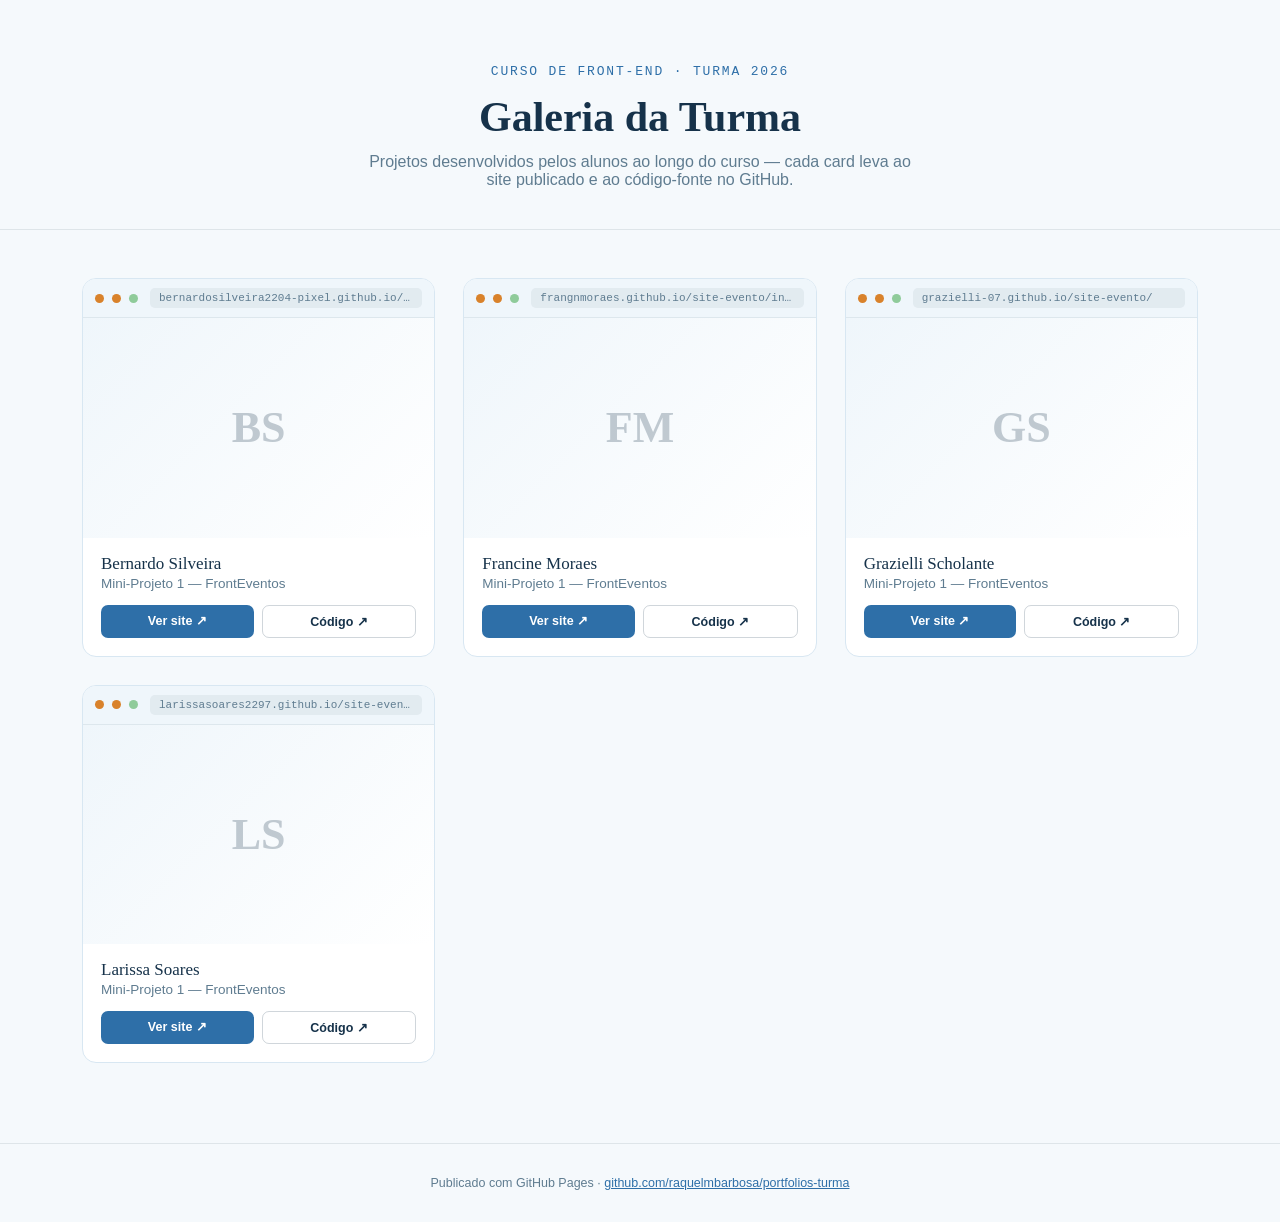
==== index.html @ 8ad1adc3 "Update index.html" ====
<!DOCTYPE html>
<html lang="pt-BR">
<head>
<meta charset="UTF-8">
<meta name="viewport" content="width=device-width, initial-scale=1">
<title>Galeria da Turma — Projetos dos Alunos</title>
<style>
  :root{
    --navy: #F5F9FC;
    --panel: #FFFFFF;
    --code-bg: #EFF6FB;
    --border-soft: #D8E7F2;
    --cyan: #2E6FA8;
    --teal: #8FCB9A;
    --yellow: #D9822B;
    --rose: #D9822B;
    --ink: #16324A;
    --ink-soft: #5F7C90;
  }
  *{box-sizing:border-box;}
  body{
    margin:0;
    background:var(--navy);
    color:var(--ink);
    font-family:'Calibri','Segoe UI',Arial,sans-serif;
  }
  .hero{
    padding:64px 40px 40px 40px;
    text-align:center;
    border-bottom:1px solid rgba(22,50,74,.1);
  }
  .hero .eyebrow{
    font-family:'Courier New',monospace;
    font-size:13px;
    letter-spacing:.14em;
    text-transform:uppercase;
    color:var(--cyan);
    margin-bottom:14px;
  }
  .hero h1{
    font-family:'Cambria',Georgia,serif;
    font-size:42px;
    margin:0 0 12px 0;
  }
  .hero p{
    color:var(--ink-soft);
    font-size:16px;
    max-width:560px;
    margin:0 auto;
  }
  .grid{
    max-width:1180px;
    margin:0 auto;
    padding:48px 32px 80px 32px;
    display:grid;
    grid-template-columns:repeat(auto-fill, minmax(300px, 1fr));
    gap:28px;
  }
  .card{
    background:var(--panel);
    border-radius:14px;
    overflow:hidden;
    border:1px solid var(--border-soft);
    transition:transform .18s ease, box-shadow .18s ease;
  }
  .card:hover{
    transform:translateY(-4px);
    box-shadow:0 14px 30px rgba(22,50,74,.14);
  }
  .browser-chrome{
    background:var(--code-bg);
    padding:9px 12px;
    display:flex;
    align-items:center;
    gap:8px;
    border-bottom:1px solid rgba(22,50,74,.08);
  }
  .dot{ width:9px; height:9px; border-radius:50%; }
  .dot.r{ background:var(--rose); }
  .dot.y{ background:var(--yellow); }
  .dot.g{ background:var(--teal); }
  .addr{
    flex:1;
    background:rgba(22,50,74,.06);
    border-radius:5px;
    font-family:'Courier New',monospace;
    font-size:11px;
    color:var(--ink-soft);
    padding:4px 9px;
    white-space:nowrap;
    overflow:hidden;
    text-overflow:ellipsis;
    margin-left:4px;
  }
  .preview{
    position:relative;
    width:100%;
    aspect-ratio:16/10;
    background:linear-gradient(135deg, var(--code-bg), var(--panel));
    overflow:hidden;
  }
  .preview img{
    width:100%;
    height:100%;
    object-fit:cover;
    object-position:top;
    display:block;
  }
  .fallback{
    position:absolute;
    inset:0;
    display:flex;
    align-items:center;
    justify-content:center;
    font-family:'Cambria',Georgia,serif;
    font-size:44px;
    font-weight:700;
    color:rgba(22,50,74,.25);
  }
  .info{ padding:16px 18px 18px 18px; }
  .info .name{
    font-family:'Cambria',Georgia,serif;
    font-size:17px;
    margin:0 0 2px 0;
  }
  .info .proj{
    color:var(--ink-soft);
    font-size:13.5px;
    margin:0 0 14px 0;
  }
  .links{ display:flex; gap:8px; }
  .links a{
    flex:1;
    text-align:center;
    text-decoration:none;
    font-size:12.5px;
    font-weight:700;
    padding:8px 10px;
    border-radius:7px;
    font-family:'Calibri','Segoe UI',Arial,sans-serif;
  }
  .btn-live{ background:var(--cyan); color:#FFFFFF; }
  .btn-live:hover{ filter:brightness(1.1); }
  .btn-code{ background:transparent; color:var(--ink); border:1px solid rgba(22,50,74,.2); }
  .btn-code:hover{ border-color:var(--ink); }
  .footer{
    text-align:center;
    padding:32px;
    color:var(--ink-soft);
    font-size:12.5px;
    border-top:1px solid rgba(22,50,74,.1);
  }
  .footer a{ color:var(--cyan); }
</style>
</head>
<body>

<div class="hero">
  <div class="eyebrow">Curso de Front-End · Turma 2026</div>
  <h1>Galeria da Turma</h1>
  <p>Projetos desenvolvidos pelos alunos ao longo do curso — cada card leva ao site publicado e ao código-fonte no GitHub.</p>
</div>

<div class="grid" id="gallery"></div>

<div class="footer">
  Publicado com GitHub Pages · <a href="#">github.com/raquelmbarbosa/portfolios-turma</a>
</div>

<script>
  // ======================================================
  // EDITE AQUI: um objeto por aluno.
  // - name: nome do aluno
  // - project: título do projeto (ex: "Mini-Projeto 1 — FrontConf")
  // - liveUrl: link do site publicado (GitHub Pages do aluno)
  // - repoUrl: link do repositório no GitHub
  // - previewImg: opcional. Se deixar em branco, a galeria gera
  //   um preview automático a partir do liveUrl.
  // ======================================================
  const students = [
    {
      name: "Bernardo Silveira",
      project: "Mini-Projeto 1 — FrontEventos",
      liveUrl: "https://bernardosilveira2204-pixel.github.io/site-evento/",
      repoUrl: "https://github.com/bernardosilveira2204-pixel/site-evento/",
      previewImg: ""
    },
    {
      name: "Francine Moraes",
      project: "Mini-Projeto 1 — FrontEventos",
      liveUrl: "https://frangnmoraes.github.io/site-evento/index.html",
      repoUrl: "https://github.com/frangnmoraes/site-evento/index.html",
      previewImg: ""
    },
    {
      name: "Grazielli Scholante ",
      project: "Mini-Projeto 1 — FrontEventos",
      liveUrl: "https://grazielli-07.github.io/site-evento/",
      repoUrl: "https://github.com/grazielli-07/site-evento/",
      previewImg: ""
    },
    {
      name: "Larissa Soares",
      project: "Mini-Projeto 1 — FrontEventos",
      liveUrl: "https://larissasoares2297.github.io/site-evento/",
      repoUrl: "https://github.com/larissasoares2297/site-evento/",
      previewImg: ""
    }
  ];

  const accentClasses = ["r","y","g"];

  function screenshotUrl(liveUrl){
    // Serviço gratuito de captura de tela automática (sem chave de API).
    // Se preferir mais confiabilidade, troque por um print manual em previewImg.
    return `https://api.microlink.io/?url=${encodeURIComponent(liveUrl)}&screenshot=true&meta=false&embed=screenshot.url`;
  }

  function shortUrl(url){
    return url.replace(/^https?:\/\//,'');
  }

  function initials(name){
    return name.split(" ").map(p=>p[0]).slice(0,2).join("").toUpperCase();
  }

  const gallery = document.getElementById("gallery");

  students.forEach((s, i)=>{
    const img = s.previewImg || screenshotUrl(s.liveUrl);
    const dotColor = accentClasses[i % accentClasses.length];

    const card = document.createElement("div");
    card.className = "card";
    card.innerHTML = `
      <div class="browser-chrome">
        <span class="dot r"></span><span class="dot y"></span><span class="dot g"></span>
        <div class="addr">${shortUrl(s.liveUrl)}</div>
      </div>
      <div class="preview">
        <div class="fallback" style="background:linear-gradient(135deg, var(--code-bg), var(--panel));">${initials(s.name)}</div>
        <img src="${img}" alt="Preview de ${s.project}" loading="lazy"
             onerror="this.style.display='none'">
      </div>
      <div class="info">
        <p class="name">${s.name}</p>
        <p class="proj">${s.project}</p>
        <div class="links">
          <a class="btn-live" href="${s.liveUrl}" target="_blank" rel="noopener">Ver site ↗</a>
          <a class="btn-code" href="${s.repoUrl}" target="_blank" rel="noopener">Código ↗</a>
        </div>
      </div>
    `;
    gallery.appendChild(card);
  });
</script>

</body>
</html>
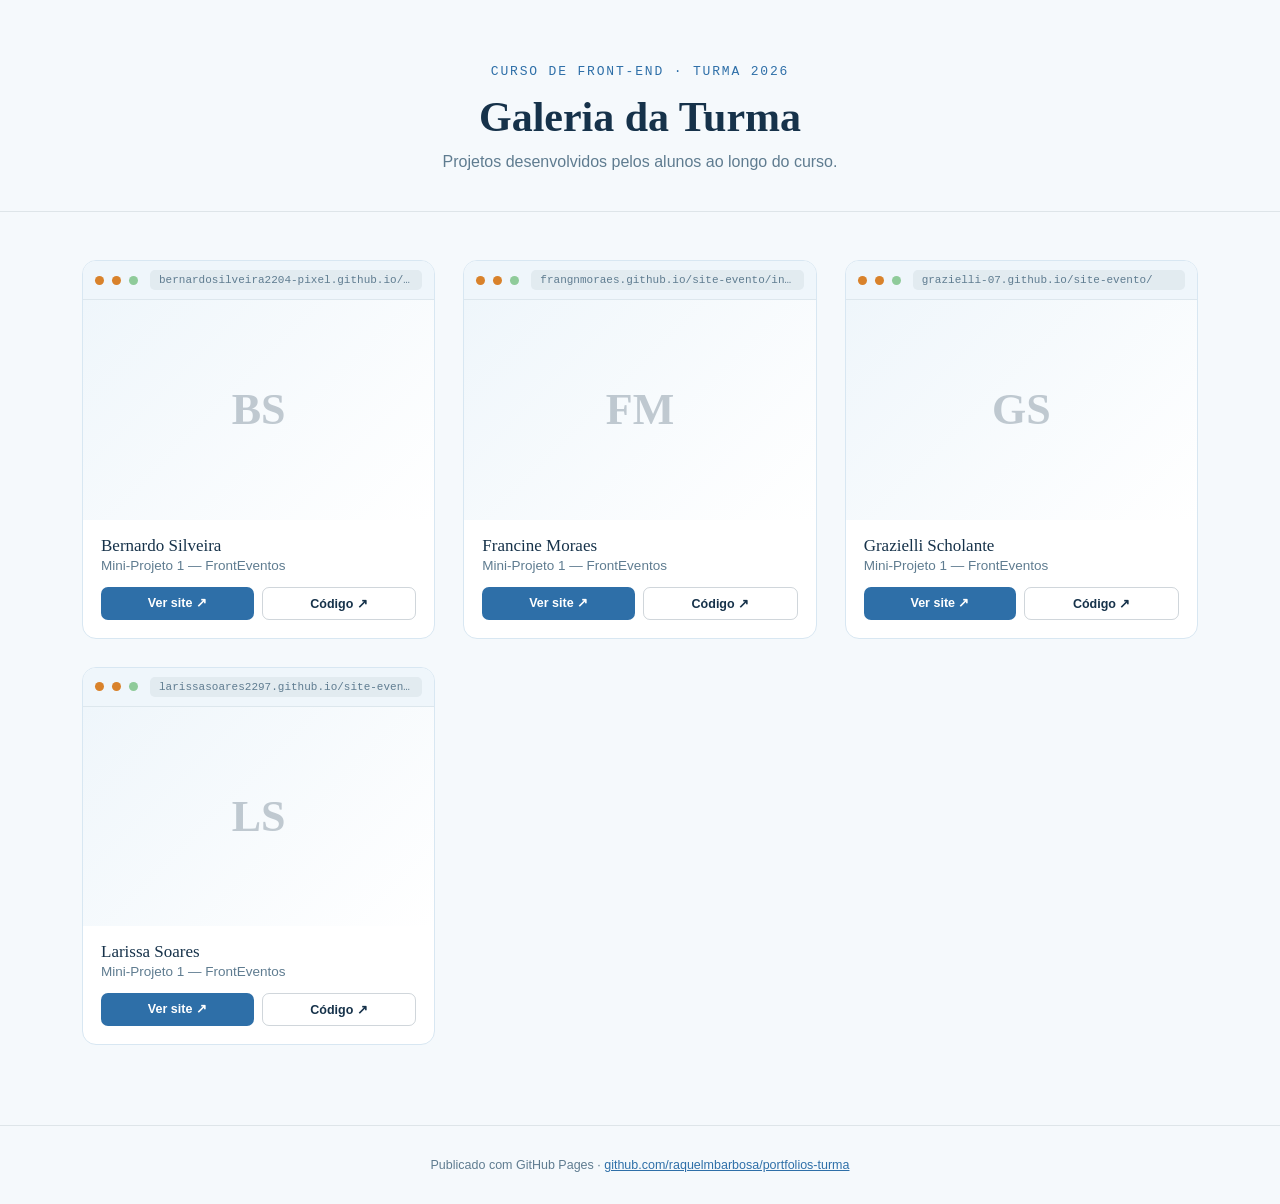
==== commit 449cde49: "Update index.html" ====
--- a/index.html
+++ b/index.html
@@ -158,7 +158,7 @@
 <div class="hero">
   <div class="eyebrow">Curso de Front-End · Turma 2026</div>
   <h1>Galeria da Turma</h1>
-  <p>Projetos desenvolvidos pelos alunos ao longo do curso — cada card leva ao site publicado e ao código-fonte no GitHub.</p>
+  <p>Projetos desenvolvidos pelos alunos ao longo do curso.</p>
 </div>
 
 <div class="grid" id="gallery"></div>
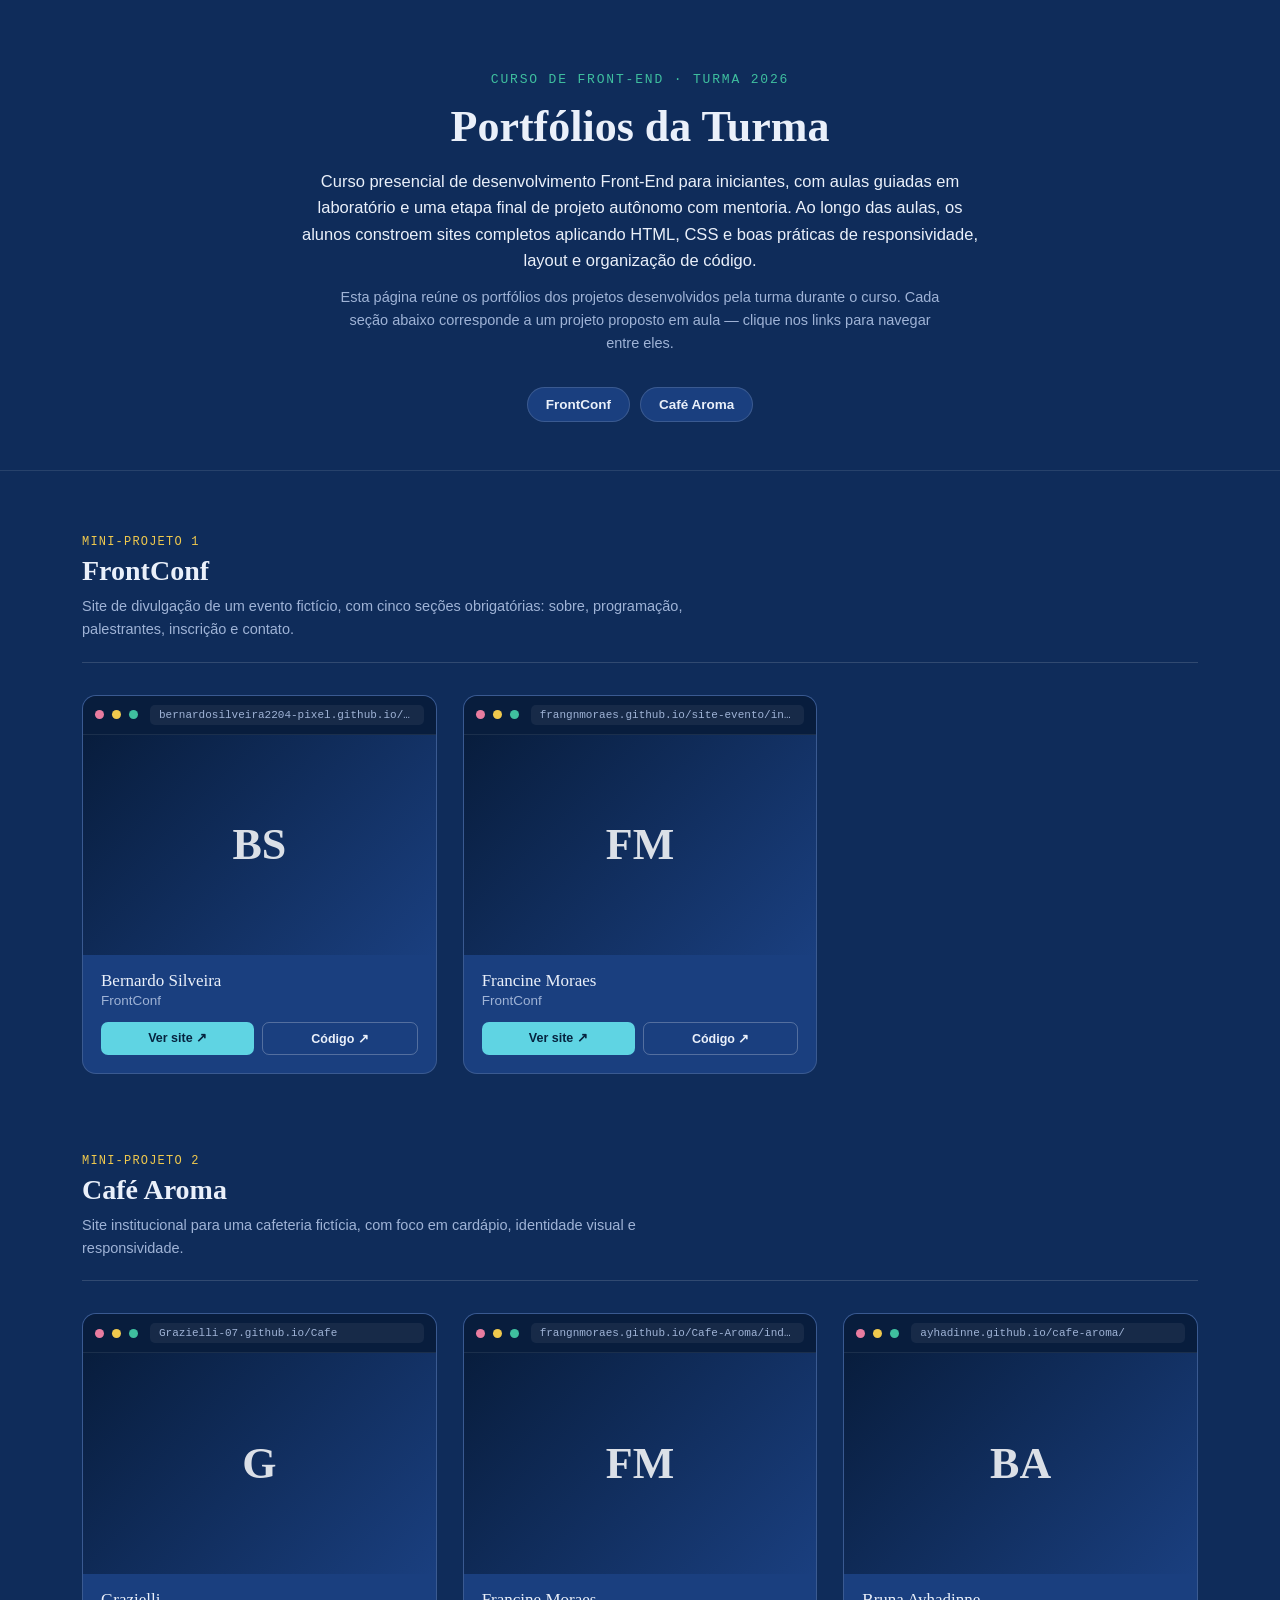
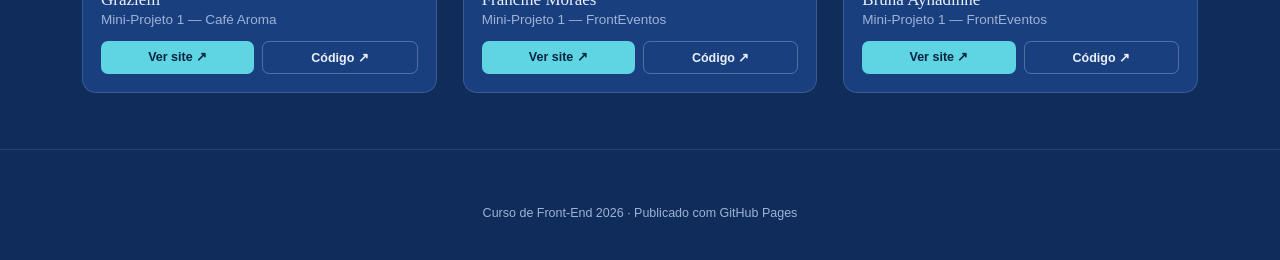
==== commit 129132f9: "Rename portfolios-curso-frontend-2026.html to index.html" ====
--- a/index.html
+++ b/index.html
@@ -3,19 +3,19 @@
 <head>
 <meta charset="UTF-8">
 <meta name="viewport" content="width=device-width, initial-scale=1">
-<title>Galeria da Turma — Projetos dos Alunos</title>
+<title>Portfólios — Curso de Front-End 2026</title>
 <style>
   :root{
-    --navy: #F5F9FC;
-    --panel: #FFFFFF;
-    --code-bg: #EFF6FB;
-    --border-soft: #D8E7F2;
-    --cyan: #2E6FA8;
-    --teal: #8FCB9A;
-    --yellow: #D9822B;
-    --rose: #D9822B;
-    --ink: #16324A;
-    --ink-soft: #5F7C90;
+    --navy: #0F2C5A;
+    --panel: #1A3F7F;
+    --code-bg: #081D3D;
+    --border-soft: rgba(255,255,255,.14);
+    --cyan: #5FD4E3;
+    --teal: #3FBF9F;
+    --yellow: #F0C94D;
+    --rose: #E97CA0;
+    --ink: #EAF0FA;
+    --ink-soft: #9FB3D6;
   }
   *{box-sizing:border-box;}
   body{
@@ -24,37 +24,103 @@
     color:var(--ink);
     font-family:'Calibri','Segoe UI',Arial,sans-serif;
   }
+
+  /* ---------- HERO ---------- */
   .hero{
-    padding:64px 40px 40px 40px;
+    padding:72px 40px 48px 40px;
     text-align:center;
-    border-bottom:1px solid rgba(22,50,74,.1);
+    border-bottom:1px solid rgba(255,255,255,.1);
   }
   .hero .eyebrow{
     font-family:'Courier New',monospace;
     font-size:13px;
     letter-spacing:.14em;
     text-transform:uppercase;
-    color:var(--cyan);
+    color:var(--teal);
     margin-bottom:14px;
   }
   .hero h1{
     font-family:'Cambria',Georgia,serif;
-    font-size:42px;
-    margin:0 0 12px 0;
-  }
-  .hero p{
-    color:var(--ink-soft);
-    font-size:16px;
-    max-width:560px;
+    font-size:44px;
+    margin:0 0 16px 0;
+  }
+  .hero .desc{
+    color:var(--ink);
+    font-size:16.5px;
+    max-width:680px;
+    margin:0 auto 12px auto;
+    line-height:1.6;
+  }
+  .hero .note{
+    color:var(--ink-soft);
+    font-size:14.5px;
+    max-width:600px;
     margin:0 auto;
-  }
-  .grid{
+    line-height:1.6;
+  }
+
+  /* ---------- NAV DE PROJETOS ---------- */
+  .project-nav{
+    max-width:900px;
+    margin:32px auto 0 auto;
+    display:flex;
+    justify-content:center;
+    gap:10px;
+    flex-wrap:wrap;
+    padding:0 24px;
+  }
+  .project-nav a{
+    text-decoration:none;
+    font-size:13.5px;
+    font-weight:700;
+    color:var(--ink);
+    background:var(--panel);
+    border:1px solid var(--border-soft);
+    padding:9px 18px;
+    border-radius:999px;
+    transition:background .15s, border-color .15s;
+  }
+  .project-nav a:hover{
+    background:var(--code-bg);
+    border-color:var(--ink-soft);
+  }
+
+  /* ---------- SEÇÃO DE PROJETO ---------- */
+  .project-section{
     max-width:1180px;
     margin:0 auto;
-    padding:48px 32px 80px 32px;
+    padding:64px 32px 16px 32px;
+  }
+  .project-header{
+    margin-bottom:32px;
+    padding-bottom:20px;
+    border-bottom:1px solid var(--border-soft);
+  }
+  .project-header .kicker{
+    font-family:'Courier New',monospace;
+    font-size:12px;
+    letter-spacing:.1em;
+    text-transform:uppercase;
+    color:var(--yellow);
+    margin-bottom:6px;
+  }
+  .project-header h2{
+    font-family:'Cambria',Georgia,serif;
+    font-size:28px;
+    margin:0 0 8px 0;
+  }
+  .project-header p{
+    color:var(--ink-soft);
+    font-size:14.5px;
+    max-width:640px;
+    margin:0;
+    line-height:1.6;
+  }
+
+  .grid{
     display:grid;
     grid-template-columns:repeat(auto-fill, minmax(300px, 1fr));
-    gap:28px;
+    gap:26px;
   }
   .card{
     background:var(--panel);
@@ -65,7 +131,7 @@
   }
   .card:hover{
     transform:translateY(-4px);
-    box-shadow:0 14px 30px rgba(22,50,74,.14);
+    box-shadow:0 14px 30px rgba(0,0,0,.3);
   }
   .browser-chrome{
     background:var(--code-bg);
@@ -73,7 +139,7 @@
     display:flex;
     align-items:center;
     gap:8px;
-    border-bottom:1px solid rgba(22,50,74,.08);
+    border-bottom:1px solid rgba(255,255,255,.08);
   }
   .dot{ width:9px; height:9px; border-radius:50%; }
   .dot.r{ background:var(--rose); }
@@ -81,7 +147,7 @@
   .dot.g{ background:var(--teal); }
   .addr{
     flex:1;
-    background:rgba(22,50,74,.06);
+    background:rgba(255,255,255,.06);
     border-radius:5px;
     font-family:'Courier New',monospace;
     font-size:11px;
@@ -115,7 +181,7 @@
     font-family:'Cambria',Georgia,serif;
     font-size:44px;
     font-weight:700;
-    color:rgba(22,50,74,.25);
+    color:rgba(255,255,255,.85);
   }
   .info{ padding:16px 18px 18px 18px; }
   .info .name{
@@ -139,16 +205,28 @@
     border-radius:7px;
     font-family:'Calibri','Segoe UI',Arial,sans-serif;
   }
-  .btn-live{ background:var(--cyan); color:#FFFFFF; }
-  .btn-live:hover{ filter:brightness(1.1); }
-  .btn-code{ background:transparent; color:var(--ink); border:1px solid rgba(22,50,74,.2); }
+  .btn-live{ background:var(--cyan); color:#06233F; }
+  .btn-live:hover{ filter:brightness(1.08); }
+  .btn-code{ background:transparent; color:var(--ink); border:1px solid rgba(255,255,255,.25); }
   .btn-code:hover{ border-color:var(--ink); }
+
+  .empty-note{
+    grid-column:1/-1;
+    padding:32px;
+    text-align:center;
+    color:var(--ink-soft);
+    font-size:14px;
+    border:1px dashed var(--border-soft);
+    border-radius:12px;
+  }
+
   .footer{
     text-align:center;
-    padding:32px;
+    padding:56px 32px 40px 32px;
     color:var(--ink-soft);
     font-size:12.5px;
-    border-top:1px solid rgba(22,50,74,.1);
+    border-top:1px solid rgba(255,255,255,.1);
+    margin-top:40px;
   }
   .footer a{ color:var(--cyan); }
 </style>
@@ -157,101 +235,162 @@
 
 <div class="hero">
   <div class="eyebrow">Curso de Front-End · Turma 2026</div>
-  <h1>Galeria da Turma</h1>
-  <p>Projetos desenvolvidos pelos alunos ao longo do curso.</p>
+  <h1>Portfólios da Turma</h1>
+  <p class="desc">
+    Curso presencial de desenvolvimento Front-End para iniciantes, com aulas guiadas em
+    laboratório e uma etapa final de projeto autônomo com mentoria. Ao longo das aulas,
+    os alunos constroem sites completos aplicando HTML, CSS e boas práticas de
+    responsividade, layout e organização de código.
+  </p>
+  <p class="note">
+    Esta página reúne os portfólios dos projetos desenvolvidos pela turma durante o curso.
+    Cada seção abaixo corresponde a um projeto proposto em aula — clique nos links para
+    navegar entre eles.
+  </p>
+
+  <div class="project-nav" id="projectNav"></div>
 </div>
 
-<div class="grid" id="gallery"></div>
+<div id="projectSections"></div>
 
 <div class="footer">
-  Publicado com GitHub Pages · <a href="#">github.com/raquelmbarbosa/portfolios-turma</a>
+  Curso de Front-End 2026 · Publicado com GitHub Pages
 </div>
 
 <script>
   // ======================================================
-  // EDITE AQUI: um objeto por aluno.
-  // - name: nome do aluno
-  // - project: título do projeto (ex: "Mini-Projeto 1 — FrontConf")
-  // - liveUrl: link do site publicado (GitHub Pages do aluno)
-  // - repoUrl: link do repositório no GitHub
-  // - previewImg: opcional. Se deixar em branco, a galeria gera
-  //   um preview automático a partir do liveUrl.
+  // EDITE AQUI: um objeto por projeto do curso.
+  // - id: usado para o link de navegação (sem espaços/acentos)
+  // - title: nome do projeto, como aparece no menu e no título da seção
+  // - kicker: rótulo pequeno acima do título (ex: "Mini-Projeto 1")
+  // - description: uma frase sobre o que era o desafio do projeto
+  // - students: lista de alunos, igual ao modelo já usado antes
+  //   (name, project, liveUrl, repoUrl, previewImg)
   // ======================================================
-  const students = [
-    {
-      name: "Bernardo Silveira",
-      project: "Mini-Projeto 1 — FrontEventos",
-      liveUrl: "https://bernardosilveira2204-pixel.github.io/site-evento/",
-      repoUrl: "https://github.com/bernardosilveira2204-pixel/site-evento/",
+  const projects = [
+    {
+      id: "frontconf",
+      title: "FrontConf",
+      kicker: "Mini-Projeto 1",
+      description: "Site de divulgação de um evento fictício, com cinco seções obrigatórias: sobre, programação, palestrantes, inscrição e contato.",
+      students: [
+        {
+          name: "Bernardo Silveira",
+          project: "FrontConf",
+          liveUrl: "https://bernardosilveira2204-pixel.github.io/site-evento/",
+          repoUrl: "https://github.com/bernardosilveira2204-pixel/site-evento",
+          previewImg: ""
+        },
+        {
+          name: "Francine Moraes",
+          project: "FrontConf",
+          liveUrl: "https://frangnmoraes.github.io/site-evento/index.html",
+          repoUrl: "https://github.com/frangnmoraes/site-evento",
+          previewImg: ""
+        }
+      ]
+    },
+    {
+      id: "cafearoma",
+      title: "Café Aroma",
+      kicker: "Mini-Projeto 2",
+      description: "Site institucional para uma cafeteria fictícia, com foco em cardápio, identidade visual e responsividade.",
+      students: [
+        // Adicione os alunos deste projeto no mesmo formato do FrontConf acima.
+        // Exemplo:
+    {
+      name: "Grazielli",
+      project: "Mini-Projeto 1 — Café Aroma",
+      liveUrl: "https://Grazielli-07.github.io/Cafe",
+      repoUrl: "https://github.com/Grazielli-07/Cafe",
       previewImg: ""
     },
     {
       name: "Francine Moraes",
       project: "Mini-Projeto 1 — FrontEventos",
-      liveUrl: "https://frangnmoraes.github.io/site-evento/index.html",
-      repoUrl: "https://github.com/frangnmoraes/site-evento/index.html",
+      liveUrl: "https://frangnmoraes.github.io/Cafe-Aroma/index.html",
+      repoUrl: "https://github.com/frangnmoraes/Cafe-Aroma",
       previewImg: ""
     },
     {
-      name: "Grazielli Scholante ",
+      name: "Bruna Ayhadinne",
       project: "Mini-Projeto 1 — FrontEventos",
-      liveUrl: "https://grazielli-07.github.io/site-evento/",
-      repoUrl: "https://github.com/grazielli-07/site-evento/",
-      previewImg: ""
-    },
-    {
-      name: "Larissa Soares",
-      project: "Mini-Projeto 1 — FrontEventos",
-      liveUrl: "https://larissasoares2297.github.io/site-evento/",
-      repoUrl: "https://github.com/larissasoares2297/site-evento/",
+      liveUrl: "https://ayhadinne.github.io/cafe-aroma/",
+      repoUrl: "https://github.com/ayhadinne/Cafe-Aroma",
       previewImg: ""
     }
+      ]
+    }
   ];
 
   const accentClasses = ["r","y","g"];
 
   function screenshotUrl(liveUrl){
     // Serviço gratuito de captura de tela automática (sem chave de API).
-    // Se preferir mais confiabilidade, troque por um print manual em previewImg.
-    return `https://api.microlink.io/?url=${encodeURIComponent(liveUrl)}&screenshot=true&meta=false&embed=screenshot.url`;
-  }
-
-  function shortUrl(url){
-    return url.replace(/^https?:\/\//,'');
-  }
-
-  function initials(name){
-    return name.split(" ").map(p=>p[0]).slice(0,2).join("").toUpperCase();
-  }
-
-  const gallery = document.getElementById("gallery");
-
-  students.forEach((s, i)=>{
-    const img = s.previewImg || screenshotUrl(s.liveUrl);
-    const dotColor = accentClasses[i % accentClasses.length];
-
-    const card = document.createElement("div");
-    card.className = "card";
-    card.innerHTML = `
-      <div class="browser-chrome">
-        <span class="dot r"></span><span class="dot y"></span><span class="dot g"></span>
-        <div class="addr">${shortUrl(s.liveUrl)}</div>
-      </div>
-      <div class="preview">
-        <div class="fallback" style="background:linear-gradient(135deg, var(--code-bg), var(--panel));">${initials(s.name)}</div>
-        <img src="${img}" alt="Preview de ${s.project}" loading="lazy"
-             onerror="this.style.display='none'">
-      </div>
-      <div class="info">
-        <p class="name">${s.name}</p>
-        <p class="proj">${s.project}</p>
-        <div class="links">
-          <a class="btn-live" href="${s.liveUrl}" target="_blank" rel="noopener">Ver site ↗</a>
-          <a class="btn-code" href="${s.repoUrl}" target="_blank" rel="noopener">Código ↗</a>
-        </div>
-      </div>
+    // Limite do plano gratuito: 50 capturas por dia.
+    return `https://api.microlink.io/?url=${encodeURIComponent(liveUrl)}&meta=false&screenshot=&embed=screenshot.url`;
+  }
+  function shortUrl(url){ return url.replace(/^https?:\/\//,''); }
+  function initials(name){ return name.split(" ").map(p=>p[0]).slice(0,2).join("").toUpperCase(); }
+
+  const nav = document.getElementById("projectNav");
+  const sectionsWrap = document.getElementById("projectSections");
+
+  projects.forEach(project=>{
+    // link de navegação
+    const navLink = document.createElement("a");
+    navLink.href = `#${project.id}`;
+    navLink.textContent = project.title;
+    nav.appendChild(navLink);
+
+    // seção do projeto
+    const section = document.createElement("section");
+    section.className = "project-section";
+    section.id = project.id;
+
+    const header = document.createElement("div");
+    header.className = "project-header";
+    header.innerHTML = `
+      <div class="kicker">${project.kicker}</div>
+      <h2>${project.title}</h2>
+      <p>${project.description}</p>
     `;
-    gallery.appendChild(card);
+    section.appendChild(header);
+
+    const grid = document.createElement("div");
+    grid.className = "grid";
+
+    if(project.students.length === 0){
+      grid.innerHTML = `<div class="empty-note">Nenhum projeto publicado ainda para ${project.title}.</div>`;
+    } else {
+      project.students.forEach((s, i)=>{
+        const img = s.previewImg || screenshotUrl(s.liveUrl);
+        const card = document.createElement("div");
+        card.className = "card";
+        card.innerHTML = `
+          <div class="browser-chrome">
+            <span class="dot r"></span><span class="dot y"></span><span class="dot g"></span>
+            <div class="addr">${shortUrl(s.liveUrl)}</div>
+          </div>
+          <div class="preview">
+            <div class="fallback">${initials(s.name)}</div>
+            <img src="${img}" alt="Preview de ${s.project}" loading="lazy" onerror="this.style.display='none'">
+          </div>
+          <div class="info">
+            <p class="name">${s.name}</p>
+            <p class="proj">${s.project}</p>
+            <div class="links">
+              <a class="btn-live" href="${s.liveUrl}" target="_blank" rel="noopener">Ver site ↗</a>
+              <a class="btn-code" href="${s.repoUrl}" target="_blank" rel="noopener">Código ↗</a>
+            </div>
+          </div>
+        `;
+        grid.appendChild(card);
+      });
+    }
+
+    section.appendChild(grid);
+    sectionsWrap.appendChild(section);
   });
 </script>
 
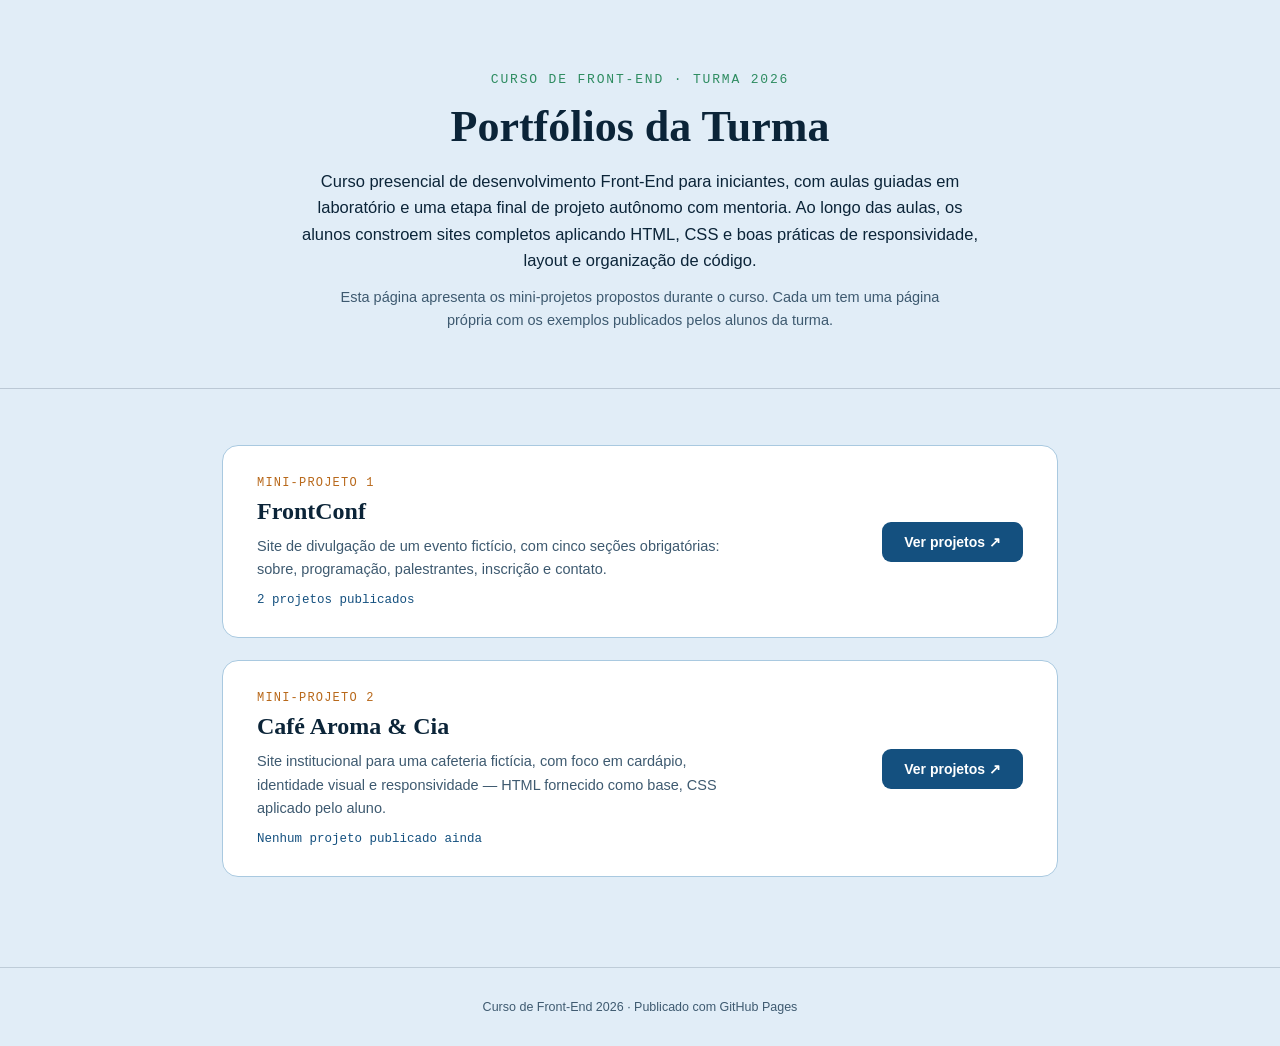
==== commit 02e15d9e: "Add files via upload" ====
--- a/index.html
+++ b/index.html
@@ -6,16 +6,16 @@
 <title>Portfólios — Curso de Front-End 2026</title>
 <style>
   :root{
-    --navy: #0F2C5A;
-    --panel: #1A3F7F;
-    --code-bg: #081D3D;
-    --border-soft: rgba(255,255,255,.14);
-    --cyan: #5FD4E3;
-    --teal: #3FBF9F;
-    --yellow: #F0C94D;
-    --rose: #E97CA0;
-    --ink: #EAF0FA;
-    --ink-soft: #9FB3D6;
+    --navy: #E1EDF7;
+    --panel: #FFFFFF;
+    --code-bg: #D6E7F5;
+    --border-soft: #A9C9E0;
+    --cyan: #14507F;
+    --teal: #2E8C61;
+    --yellow: #B8681A;
+    --rose: #B03A57;
+    --ink: #0B2438;
+    --ink-soft: #3E5A70;
   }
   *{box-sizing:border-box;}
   body{
@@ -25,11 +25,10 @@
     font-family:'Calibri','Segoe UI',Arial,sans-serif;
   }
 
-  /* ---------- HERO ---------- */
   .hero{
-    padding:72px 40px 48px 40px;
+    padding:72px 40px 56px 40px;
     text-align:center;
-    border-bottom:1px solid rgba(255,255,255,.1);
+    border-bottom:1px solid rgba(11,36,56,.18);
   }
   .hero .eyebrow{
     font-family:'Courier New',monospace;
@@ -59,176 +58,71 @@
     line-height:1.6;
   }
 
-  /* ---------- NAV DE PROJETOS ---------- */
-  .project-nav{
+  .projects{
     max-width:900px;
-    margin:32px auto 0 auto;
+    margin:0 auto;
+    padding:56px 32px 90px 32px;
     display:flex;
-    justify-content:center;
-    gap:10px;
-    flex-wrap:wrap;
-    padding:0 24px;
+    flex-direction:column;
+    gap:22px;
   }
-  .project-nav a{
-    text-decoration:none;
-    font-size:13.5px;
-    font-weight:700;
-    color:var(--ink);
+  .project-card{
     background:var(--panel);
     border:1px solid var(--border-soft);
-    padding:9px 18px;
-    border-radius:999px;
-    transition:background .15s, border-color .15s;
+    border-radius:16px;
+    padding:30px 34px;
+    display:flex;
+    align-items:center;
+    gap:28px;
+    justify-content:space-between;
+    flex-wrap:wrap;
   }
-  .project-nav a:hover{
-    background:var(--code-bg);
-    border-color:var(--ink-soft);
-  }
-
-  /* ---------- SEÇÃO DE PROJETO ---------- */
-  .project-section{
-    max-width:1180px;
-    margin:0 auto;
-    padding:64px 32px 16px 32px;
-  }
-  .project-header{
-    margin-bottom:32px;
-    padding-bottom:20px;
-    border-bottom:1px solid var(--border-soft);
-  }
-  .project-header .kicker{
+  .project-card .text{ flex:1; min-width:260px; }
+  .project-card .kicker{
     font-family:'Courier New',monospace;
     font-size:12px;
     letter-spacing:.1em;
     text-transform:uppercase;
     color:var(--yellow);
-    margin-bottom:6px;
+    margin-bottom:8px;
   }
-  .project-header h2{
+  .project-card h2{
     font-family:'Cambria',Georgia,serif;
-    font-size:28px;
-    margin:0 0 8px 0;
+    font-size:24px;
+    margin:0 0 10px 0;
   }
-  .project-header p{
+  .project-card p{
     color:var(--ink-soft);
     font-size:14.5px;
-    max-width:640px;
-    margin:0;
     line-height:1.6;
+    margin:0 0 12px 0;
+    max-width:480px;
   }
-
-  .grid{
-    display:grid;
-    grid-template-columns:repeat(auto-fill, minmax(300px, 1fr));
-    gap:26px;
+  .project-card .count{
+    font-family:'Courier New',monospace;
+    font-size:12.5px;
+    color:var(--cyan);
   }
-  .card{
-    background:var(--panel);
-    border-radius:14px;
-    overflow:hidden;
-    border:1px solid var(--border-soft);
-    transition:transform .18s ease, box-shadow .18s ease;
+  .project-card .cta{
+    text-decoration:none;
+    background:var(--cyan);
+    color:#FFFFFF;
+    font-weight:700;
+    font-size:14px;
+    padding:12px 22px;
+    border-radius:9px;
+    white-space:nowrap;
+    transition:filter .15s;
   }
-  .card:hover{
-    transform:translateY(-4px);
-    box-shadow:0 14px 30px rgba(0,0,0,.3);
-  }
-  .browser-chrome{
-    background:var(--code-bg);
-    padding:9px 12px;
-    display:flex;
-    align-items:center;
-    gap:8px;
-    border-bottom:1px solid rgba(255,255,255,.08);
-  }
-  .dot{ width:9px; height:9px; border-radius:50%; }
-  .dot.r{ background:var(--rose); }
-  .dot.y{ background:var(--yellow); }
-  .dot.g{ background:var(--teal); }
-  .addr{
-    flex:1;
-    background:rgba(255,255,255,.06);
-    border-radius:5px;
-    font-family:'Courier New',monospace;
-    font-size:11px;
-    color:var(--ink-soft);
-    padding:4px 9px;
-    white-space:nowrap;
-    overflow:hidden;
-    text-overflow:ellipsis;
-    margin-left:4px;
-  }
-  .preview{
-    position:relative;
-    width:100%;
-    aspect-ratio:16/10;
-    background:linear-gradient(135deg, var(--code-bg), var(--panel));
-    overflow:hidden;
-  }
-  .preview img{
-    width:100%;
-    height:100%;
-    object-fit:cover;
-    object-position:top;
-    display:block;
-  }
-  .fallback{
-    position:absolute;
-    inset:0;
-    display:flex;
-    align-items:center;
-    justify-content:center;
-    font-family:'Cambria',Georgia,serif;
-    font-size:44px;
-    font-weight:700;
-    color:rgba(255,255,255,.85);
-  }
-  .info{ padding:16px 18px 18px 18px; }
-  .info .name{
-    font-family:'Cambria',Georgia,serif;
-    font-size:17px;
-    margin:0 0 2px 0;
-  }
-  .info .proj{
-    color:var(--ink-soft);
-    font-size:13.5px;
-    margin:0 0 14px 0;
-  }
-  .links{ display:flex; gap:8px; }
-  .links a{
-    flex:1;
-    text-align:center;
-    text-decoration:none;
-    font-size:12.5px;
-    font-weight:700;
-    padding:8px 10px;
-    border-radius:7px;
-    font-family:'Calibri','Segoe UI',Arial,sans-serif;
-  }
-  .btn-live{ background:var(--cyan); color:#06233F; }
-  .btn-live:hover{ filter:brightness(1.08); }
-  .btn-code{ background:transparent; color:var(--ink); border:1px solid rgba(255,255,255,.25); }
-  .btn-code:hover{ border-color:var(--ink); }
-
-  .empty-note{
-    grid-column:1/-1;
-    padding:32px;
-    text-align:center;
-    color:var(--ink-soft);
-    font-size:14px;
-    border:1px dashed var(--border-soft);
-    border-radius:12px;
-  }
+  .project-card .cta:hover{ filter:brightness(1.08); }
 
   .footer{
     text-align:center;
-    padding:56px 32px 40px 32px;
+    padding:32px;
     color:var(--ink-soft);
     font-size:12.5px;
-    border-top:1px solid rgba(255,255,255,.1);
-    margin-top:40px;
+    border-top:1px solid rgba(11,36,56,.16);
   }
-  .footer a{ color:var(--cyan); }
 </style>
 </head>
 <body>
@@ -243,15 +137,12 @@
     responsividade, layout e organização de código.
   </p>
   <p class="note">
-    Esta página reúne os portfólios dos projetos desenvolvidos pela turma durante o curso.
-    Cada seção abaixo corresponde a um projeto proposto em aula — clique nos links para
-    navegar entre eles.
+    Esta página apresenta os mini-projetos propostos durante o curso. Cada um tem uma
+    página própria com os exemplos publicados pelos alunos da turma.
   </p>
-
-  <div class="project-nav" id="projectNav"></div>
 </div>
 
-<div id="projectSections"></div>
+<div class="projects" id="projectsList"></div>
 
 <div class="footer">
   Curso de Front-End 2026 · Publicado com GitHub Pages
@@ -259,138 +150,48 @@
 
 <script>
   // ======================================================
-  // EDITE AQUI: um objeto por projeto do curso.
-  // - id: usado para o link de navegação (sem espaços/acentos)
-  // - title: nome do projeto, como aparece no menu e no título da seção
-  // - kicker: rótulo pequeno acima do título (ex: "Mini-Projeto 1")
-  // - description: uma frase sobre o que era o desafio do projeto
-  // - students: lista de alunos, igual ao modelo já usado antes
-  //   (name, project, liveUrl, repoUrl, previewImg)
+  // EDITE AQUI: um objeto por mini-projeto do curso.
+  // - title: nome do projeto
+  // - kicker: rótulo pequeno (ex: "Mini-Projeto 1")
+  // - description: o que era o desafio do projeto
+  // - page: arquivo da página dedicada com os exemplos dos alunos
+  // - studentCount: quantos exemplos já estão publicados (só decorativo)
   // ======================================================
   const projects = [
     {
-      id: "frontconf",
       title: "FrontConf",
       kicker: "Mini-Projeto 1",
       description: "Site de divulgação de um evento fictício, com cinco seções obrigatórias: sobre, programação, palestrantes, inscrição e contato.",
-      students: [
-        {
-          name: "Bernardo Silveira",
-          project: "FrontConf",
-          liveUrl: "https://bernardosilveira2204-pixel.github.io/site-evento/",
-          repoUrl: "https://github.com/bernardosilveira2204-pixel/site-evento",
-          previewImg: ""
-        },
-        {
-          name: "Francine Moraes",
-          project: "FrontConf",
-          liveUrl: "https://frangnmoraes.github.io/site-evento/index.html",
-          repoUrl: "https://github.com/frangnmoraes/site-evento",
-          previewImg: ""
-        }
-      ]
+      page: "frontconf.html",
+      studentCount: 2
     },
     {
-      id: "cafearoma",
-      title: "Café Aroma",
+      title: "Café Aroma & Cia",
       kicker: "Mini-Projeto 2",
-      description: "Site institucional para uma cafeteria fictícia, com foco em cardápio, identidade visual e responsividade.",
-      students: [
-        // Adicione os alunos deste projeto no mesmo formato do FrontConf acima.
-        // Exemplo:
-    {
-      name: "Grazielli",
-      project: "Mini-Projeto 1 — Café Aroma",
-      liveUrl: "https://Grazielli-07.github.io/Cafe",
-      repoUrl: "https://github.com/Grazielli-07/Cafe",
-      previewImg: ""
-    },
-    {
-      name: "Francine Moraes",
-      project: "Mini-Projeto 1 — FrontEventos",
-      liveUrl: "https://frangnmoraes.github.io/Cafe-Aroma/index.html",
-      repoUrl: "https://github.com/frangnmoraes/Cafe-Aroma",
-      previewImg: ""
-    },
-    {
-      name: "Bruna Ayhadinne",
-      project: "Mini-Projeto 1 — FrontEventos",
-      liveUrl: "https://ayhadinne.github.io/cafe-aroma/",
-      repoUrl: "https://github.com/ayhadinne/Cafe-Aroma",
-      previewImg: ""
-    }
-      ]
+      description: "Site institucional para uma cafeteria fictícia, com foco em cardápio, identidade visual e responsividade — HTML fornecido como base, CSS aplicado pelo aluno.",
+      page: "cafearoma.html",
+      studentCount: 0
     }
   ];
 
-  const accentClasses = ["r","y","g"];
+  const list = document.getElementById("projectsList");
 
-  function screenshotUrl(liveUrl){
-    // Serviço gratuito de captura de tela automática (sem chave de API).
-    // Limite do plano gratuito: 50 capturas por dia.
-    return `https://api.microlink.io/?url=${encodeURIComponent(liveUrl)}&meta=false&screenshot=&embed=screenshot.url`;
-  }
-  function shortUrl(url){ return url.replace(/^https?:\/\//,''); }
-  function initials(name){ return name.split(" ").map(p=>p[0]).slice(0,2).join("").toUpperCase(); }
-
-  const nav = document.getElementById("projectNav");
-  const sectionsWrap = document.getElementById("projectSections");
-
-  projects.forEach(project=>{
-    // link de navegação
-    const navLink = document.createElement("a");
-    navLink.href = `#${project.id}`;
-    navLink.textContent = project.title;
-    nav.appendChild(navLink);
-
-    // seção do projeto
-    const section = document.createElement("section");
-    section.className = "project-section";
-    section.id = project.id;
-
-    const header = document.createElement("div");
-    header.className = "project-header";
-    header.innerHTML = `
-      <div class="kicker">${project.kicker}</div>
-      <h2>${project.title}</h2>
-      <p>${project.description}</p>
+  projects.forEach(p=>{
+    const card = document.createElement("div");
+    card.className = "project-card";
+    const countLabel = p.studentCount === 0
+      ? "Nenhum projeto publicado ainda"
+      : `${p.studentCount} projeto${p.studentCount > 1 ? "s" : ""} publicado${p.studentCount > 1 ? "s" : ""}`;
+    card.innerHTML = `
+      <div class="text">
+        <div class="kicker">${p.kicker}</div>
+        <h2>${p.title}</h2>
+        <p>${p.description}</p>
+        <div class="count">${countLabel}</div>
+      </div>
+      <a class="cta" href="${p.page}">Ver projetos ↗</a>
     `;
-    section.appendChild(header);
-
-    const grid = document.createElement("div");
-    grid.className = "grid";
-
-    if(project.students.length === 0){
-      grid.innerHTML = `<div class="empty-note">Nenhum projeto publicado ainda para ${project.title}.</div>`;
-    } else {
-      project.students.forEach((s, i)=>{
-        const img = s.previewImg || screenshotUrl(s.liveUrl);
-        const card = document.createElement("div");
-        card.className = "card";
-        card.innerHTML = `
-          <div class="browser-chrome">
-            <span class="dot r"></span><span class="dot y"></span><span class="dot g"></span>
-            <div class="addr">${shortUrl(s.liveUrl)}</div>
-          </div>
-          <div class="preview">
-            <div class="fallback">${initials(s.name)}</div>
-            <img src="${img}" alt="Preview de ${s.project}" loading="lazy" onerror="this.style.display='none'">
-          </div>
-          <div class="info">
-            <p class="name">${s.name}</p>
-            <p class="proj">${s.project}</p>
-            <div class="links">
-              <a class="btn-live" href="${s.liveUrl}" target="_blank" rel="noopener">Ver site ↗</a>
-              <a class="btn-code" href="${s.repoUrl}" target="_blank" rel="noopener">Código ↗</a>
-            </div>
-          </div>
-        `;
-        grid.appendChild(card);
-      });
-    }
-
-    section.appendChild(grid);
-    sectionsWrap.appendChild(section);
+    list.appendChild(card);
   });
 </script>
 
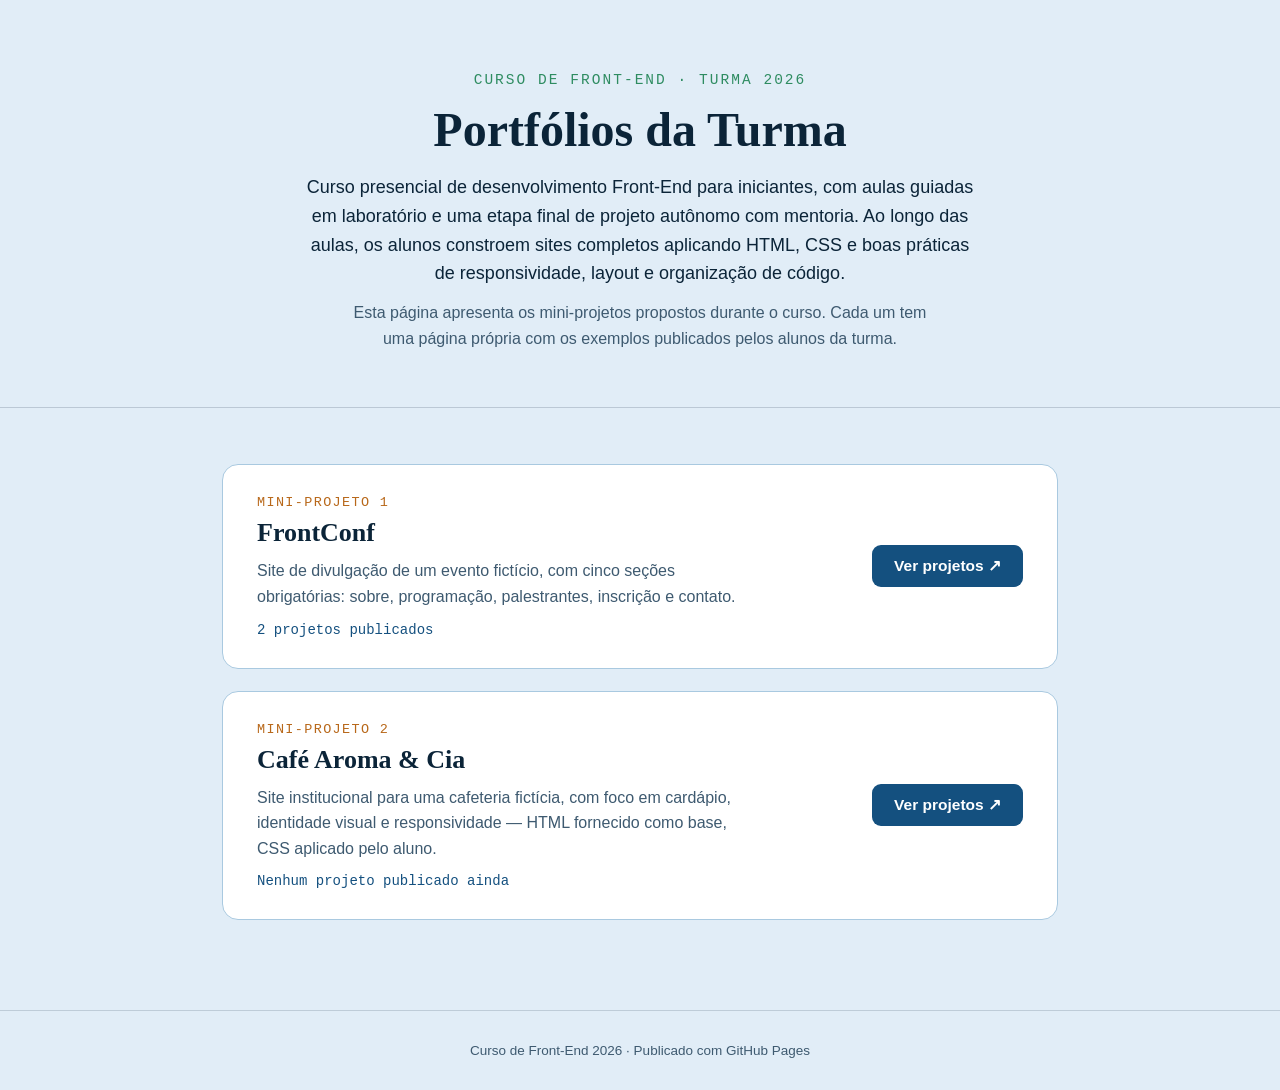
==== commit 40b90a97: "Add files via upload" ====
--- a/index.html
+++ b/index.html
@@ -4,126 +4,7 @@
 <meta charset="UTF-8">
 <meta name="viewport" content="width=device-width, initial-scale=1">
 <title>Portfólios — Curso de Front-End 2026</title>
-<style>
-  :root{
-    --navy: #E1EDF7;
-    --panel: #FFFFFF;
-    --code-bg: #D6E7F5;
-    --border-soft: #A9C9E0;
-    --cyan: #14507F;
-    --teal: #2E8C61;
-    --yellow: #B8681A;
-    --rose: #B03A57;
-    --ink: #0B2438;
-    --ink-soft: #3E5A70;
-  }
-  *{box-sizing:border-box;}
-  body{
-    margin:0;
-    background:var(--navy);
-    color:var(--ink);
-    font-family:'Calibri','Segoe UI',Arial,sans-serif;
-  }
-
-  .hero{
-    padding:72px 40px 56px 40px;
-    text-align:center;
-    border-bottom:1px solid rgba(11,36,56,.18);
-  }
-  .hero .eyebrow{
-    font-family:'Courier New',monospace;
-    font-size:13px;
-    letter-spacing:.14em;
-    text-transform:uppercase;
-    color:var(--teal);
-    margin-bottom:14px;
-  }
-  .hero h1{
-    font-family:'Cambria',Georgia,serif;
-    font-size:44px;
-    margin:0 0 16px 0;
-  }
-  .hero .desc{
-    color:var(--ink);
-    font-size:16.5px;
-    max-width:680px;
-    margin:0 auto 12px auto;
-    line-height:1.6;
-  }
-  .hero .note{
-    color:var(--ink-soft);
-    font-size:14.5px;
-    max-width:600px;
-    margin:0 auto;
-    line-height:1.6;
-  }
-
-  .projects{
-    max-width:900px;
-    margin:0 auto;
-    padding:56px 32px 90px 32px;
-    display:flex;
-    flex-direction:column;
-    gap:22px;
-  }
-  .project-card{
-    background:var(--panel);
-    border:1px solid var(--border-soft);
-    border-radius:16px;
-    padding:30px 34px;
-    display:flex;
-    align-items:center;
-    gap:28px;
-    justify-content:space-between;
-    flex-wrap:wrap;
-  }
-  .project-card .text{ flex:1; min-width:260px; }
-  .project-card .kicker{
-    font-family:'Courier New',monospace;
-    font-size:12px;
-    letter-spacing:.1em;
-    text-transform:uppercase;
-    color:var(--yellow);
-    margin-bottom:8px;
-  }
-  .project-card h2{
-    font-family:'Cambria',Georgia,serif;
-    font-size:24px;
-    margin:0 0 10px 0;
-  }
-  .project-card p{
-    color:var(--ink-soft);
-    font-size:14.5px;
-    line-height:1.6;
-    margin:0 0 12px 0;
-    max-width:480px;
-  }
-  .project-card .count{
-    font-family:'Courier New',monospace;
-    font-size:12.5px;
-    color:var(--cyan);
-  }
-  .project-card .cta{
-    text-decoration:none;
-    background:var(--cyan);
-    color:#FFFFFF;
-    font-weight:700;
-    font-size:14px;
-    padding:12px 22px;
-    border-radius:9px;
-    white-space:nowrap;
-    transition:filter .15s;
-  }
-  .project-card .cta:hover{ filter:brightness(1.08); }
-
-  .footer{
-    text-align:center;
-    padding:32px;
-    color:var(--ink-soft);
-    font-size:12.5px;
-    border-top:1px solid rgba(11,36,56,.16);
-  }
-</style>
+<link rel="stylesheet" href="styles.css">
 </head>
 <body>
 
--- a/styles.css
+++ b/styles.css
@@ -0,0 +1,270 @@
+:root{
+  --navy: #E1EDF7;
+  --panel: #FFFFFF;
+  --code-bg: #D6E7F5;
+  --border-soft: #A9C9E0;
+  --cyan: #14507F;
+  --teal: #2E8C61;
+  --yellow: #B8681A;
+  --rose: #B03A57;
+  --ink: #0B2438;
+  --ink-soft: #3E5A70;
+}
+*{box-sizing:border-box;}
+body{
+  margin:0;
+  background:var(--navy);
+  color:var(--ink);
+  font-family:'Calibri','Segoe UI',Arial,sans-serif;
+}
+
+/* ---------- TOPO / NAVEGAÇÃO DE VOLTA ---------- */
+.topbar{
+  max-width:1180px;
+  margin:0 auto;
+  padding:28px 32px 0 32px;
+}
+.topbar a{
+  color:var(--ink-soft);
+  text-decoration:none;
+  font-size:15px;
+  font-weight:700;
+}
+.topbar a:hover{ color:var(--ink); }
+
+/* ---------- CABEÇALHO DE PÁGINA DE PROJETO ---------- */
+.header{
+  max-width:1180px;
+  margin:0 auto;
+  padding:24px 32px 40px 32px;
+  border-bottom:1px solid rgba(11,36,56,.18);
+}
+.header .kicker{
+  font-family:'Courier New',monospace;
+  font-size:13.5px;
+  letter-spacing:.1em;
+  text-transform:uppercase;
+  color:var(--yellow);
+  margin-bottom:8px;
+}
+.header h1{
+  font-family:'Cambria',Georgia,serif;
+  font-size:40px;
+  margin:0 0 10px 0;
+}
+.header p{
+  color:var(--ink-soft);
+  font-size:16.5px;
+  max-width:640px;
+  line-height:1.6;
+  margin:0;
+}
+
+/* ---------- HERO DA HOMEPAGE ---------- */
+.hero{
+  padding:72px 40px 56px 40px;
+  text-align:center;
+  border-bottom:1px solid rgba(11,36,56,.18);
+}
+.hero .eyebrow{
+  font-family:'Courier New',monospace;
+  font-size:14.5px;
+  letter-spacing:.14em;
+  text-transform:uppercase;
+  color:var(--teal);
+  margin-bottom:14px;
+}
+.hero h1{
+  font-family:'Cambria',Georgia,serif;
+  font-size:48px;
+  margin:0 0 16px 0;
+}
+.hero .desc{
+  color:var(--ink);
+  font-size:18px;
+  max-width:680px;
+  margin:0 auto 12px auto;
+  line-height:1.6;
+}
+.hero .note{
+  color:var(--ink-soft);
+  font-size:16px;
+  max-width:600px;
+  margin:0 auto;
+  line-height:1.6;
+}
+
+/* ---------- LISTA DE MINI-PROJETOS (HOMEPAGE) ---------- */
+.projects{
+  max-width:900px;
+  margin:0 auto;
+  padding:56px 32px 90px 32px;
+  display:flex;
+  flex-direction:column;
+  gap:22px;
+}
+.project-card{
+  background:var(--panel);
+  border:1px solid var(--border-soft);
+  border-radius:16px;
+  padding:30px 34px;
+  display:flex;
+  align-items:center;
+  gap:28px;
+  justify-content:space-between;
+  flex-wrap:wrap;
+}
+.project-card .text{ flex:1; min-width:260px; }
+.project-card .kicker{
+  font-family:'Courier New',monospace;
+  font-size:13.5px;
+  letter-spacing:.1em;
+  text-transform:uppercase;
+  color:var(--yellow);
+  margin-bottom:8px;
+}
+.project-card h2{
+  font-family:'Cambria',Georgia,serif;
+  font-size:26px;
+  margin:0 0 10px 0;
+}
+.project-card p{
+  color:var(--ink-soft);
+  font-size:16px;
+  line-height:1.6;
+  margin:0 0 12px 0;
+  max-width:480px;
+}
+.project-card .count{
+  font-family:'Courier New',monospace;
+  font-size:14px;
+  color:var(--cyan);
+}
+.project-card .cta{
+  text-decoration:none;
+  background:var(--cyan);
+  color:#FFFFFF;
+  font-weight:700;
+  font-size:15.5px;
+  padding:12px 22px;
+  border-radius:9px;
+  white-space:nowrap;
+  transition:filter .15s;
+}
+.project-card .cta:hover{ filter:brightness(1.08); }
+
+/* ---------- GRADE DE CARDS DE ALUNOS ---------- */
+.grid{
+  max-width:1180px;
+  margin:0 auto;
+  padding:44px 32px 80px 32px;
+  display:grid;
+  grid-template-columns:repeat(auto-fill, minmax(300px, 1fr));
+  gap:26px;
+}
+.card{
+  background:var(--panel);
+  border-radius:14px;
+  overflow:hidden;
+  border:1px solid var(--border-soft);
+  transition:transform .18s ease, box-shadow .18s ease;
+}
+.card:hover{
+  transform:translateY(-4px);
+  box-shadow:0 14px 30px rgba(11,36,56,.22);
+}
+.browser-chrome{
+  background:var(--code-bg);
+  padding:9px 12px;
+  display:flex;
+  align-items:center;
+  gap:8px;
+  border-bottom:1px solid rgba(11,36,56,.16);
+}
+.dot{ width:9px; height:9px; border-radius:50%; }
+.dot.r{ background:var(--rose); }
+.dot.y{ background:var(--yellow); }
+.dot.g{ background:var(--teal); }
+.addr{
+  flex:1;
+  background:rgba(11,36,56,.1);
+  border-radius:5px;
+  font-family:'Courier New',monospace;
+  font-size:12.5px;
+  color:var(--ink-soft);
+  padding:4px 9px;
+  white-space:nowrap;
+  overflow:hidden;
+  text-overflow:ellipsis;
+  margin-left:4px;
+}
+.preview{
+  position:relative;
+  width:100%;
+  aspect-ratio:16/10;
+  background:linear-gradient(135deg, var(--code-bg), var(--panel));
+  overflow:hidden;
+}
+.preview img{
+  width:100%;
+  height:100%;
+  object-fit:cover;
+  object-position:top;
+  display:block;
+}
+.fallback{
+  position:absolute;
+  inset:0;
+  display:flex;
+  align-items:center;
+  justify-content:center;
+  font-family:'Cambria',Georgia,serif;
+  font-size:46px;
+  font-weight:700;
+  color:rgba(11,36,56,.38);
+}
+.info{ padding:16px 18px 18px 18px; }
+.info .name{
+  font-family:'Cambria',Georgia,serif;
+  font-size:18.5px;
+  margin:0 0 2px 0;
+}
+.info .proj{
+  color:var(--ink-soft);
+  font-size:14.5px;
+  margin:0 0 14px 0;
+}
+.links{ display:flex; gap:8px; }
+.links a{
+  flex:1;
+  text-align:center;
+  text-decoration:none;
+  font-size:13.5px;
+  font-weight:700;
+  padding:8px 10px;
+  border-radius:7px;
+  font-family:'Calibri','Segoe UI',Arial,sans-serif;
+}
+.btn-live{ background:var(--cyan); color:#FFFFFF; }
+.btn-live:hover{ filter:brightness(1.08); }
+.btn-code{ background:transparent; color:var(--ink); border:1px solid rgba(11,36,56,.32); }
+.btn-code:hover{ border-color:var(--ink); }
+
+.empty-note{
+  grid-column:1/-1;
+  padding:32px;
+  text-align:center;
+  color:var(--ink-soft);
+  font-size:15px;
+  border:1px dashed var(--border-soft);
+  border-radius:12px;
+}
+
+/* ---------- RODAPÉ ---------- */
+.footer{
+  text-align:center;
+  padding:32px;
+  color:var(--ink-soft);
+  font-size:13.5px;
+  border-top:1px solid rgba(11,36,56,.16);
+}
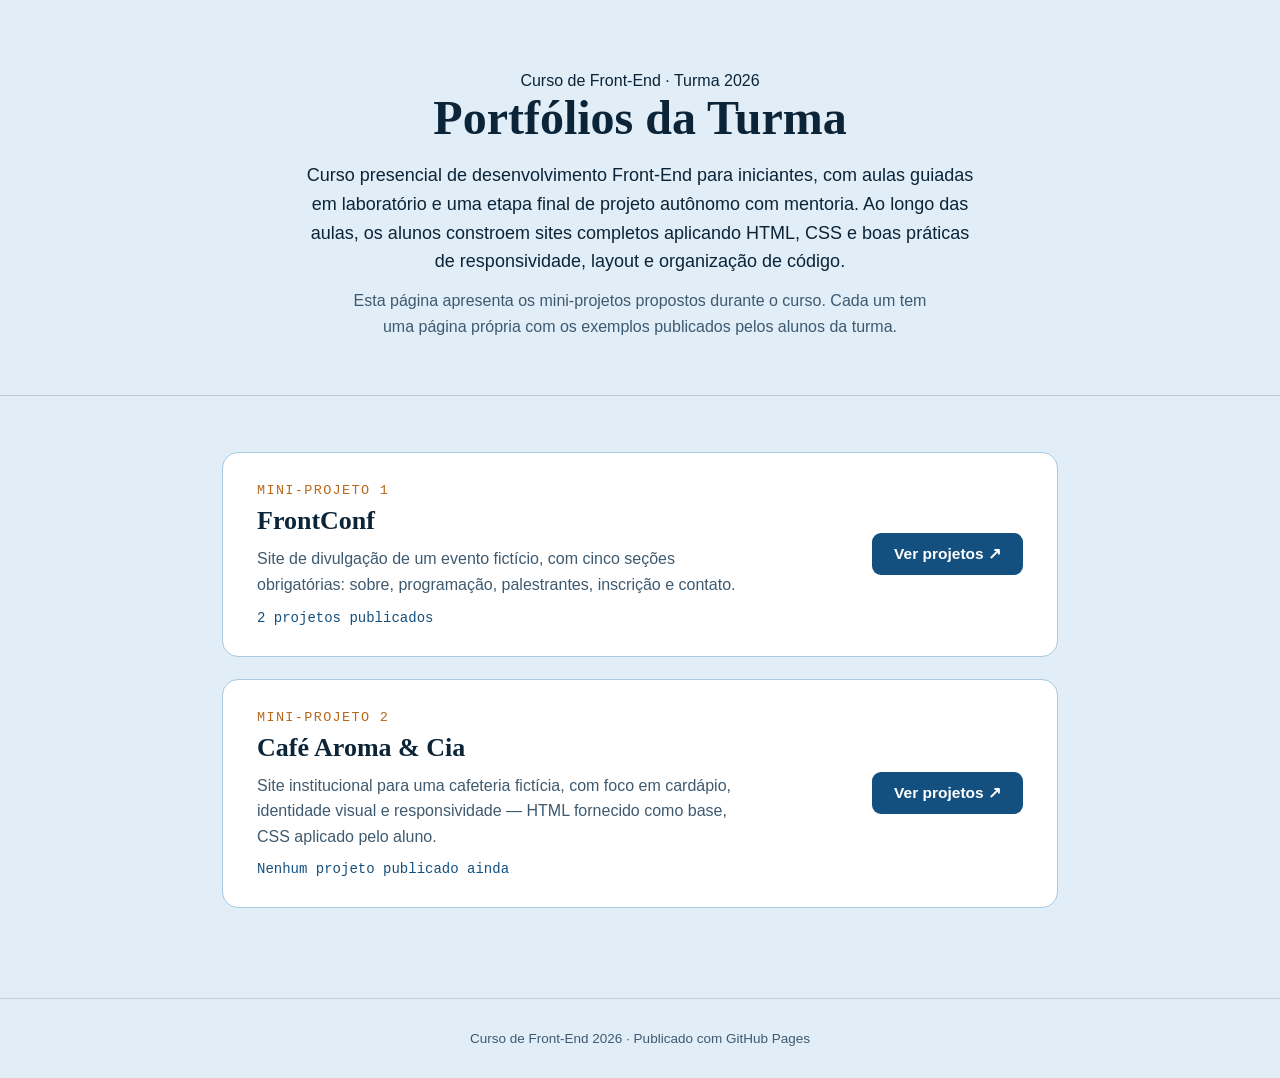
==== commit 30608630: "Update index.html" ====
--- a/index.html
+++ b/index.html
@@ -9,7 +9,7 @@
 <body>
 
 <div class="hero">
-  <div class="eyebrow">Curso de Front-End · Turma 2026</div>
+  <div class="kicker">Curso de Front-End · Turma 2026</div>
   <h1>Portfólios da Turma</h1>
   <p class="desc">
     Curso presencial de desenvolvimento Front-End para iniciantes, com aulas guiadas em
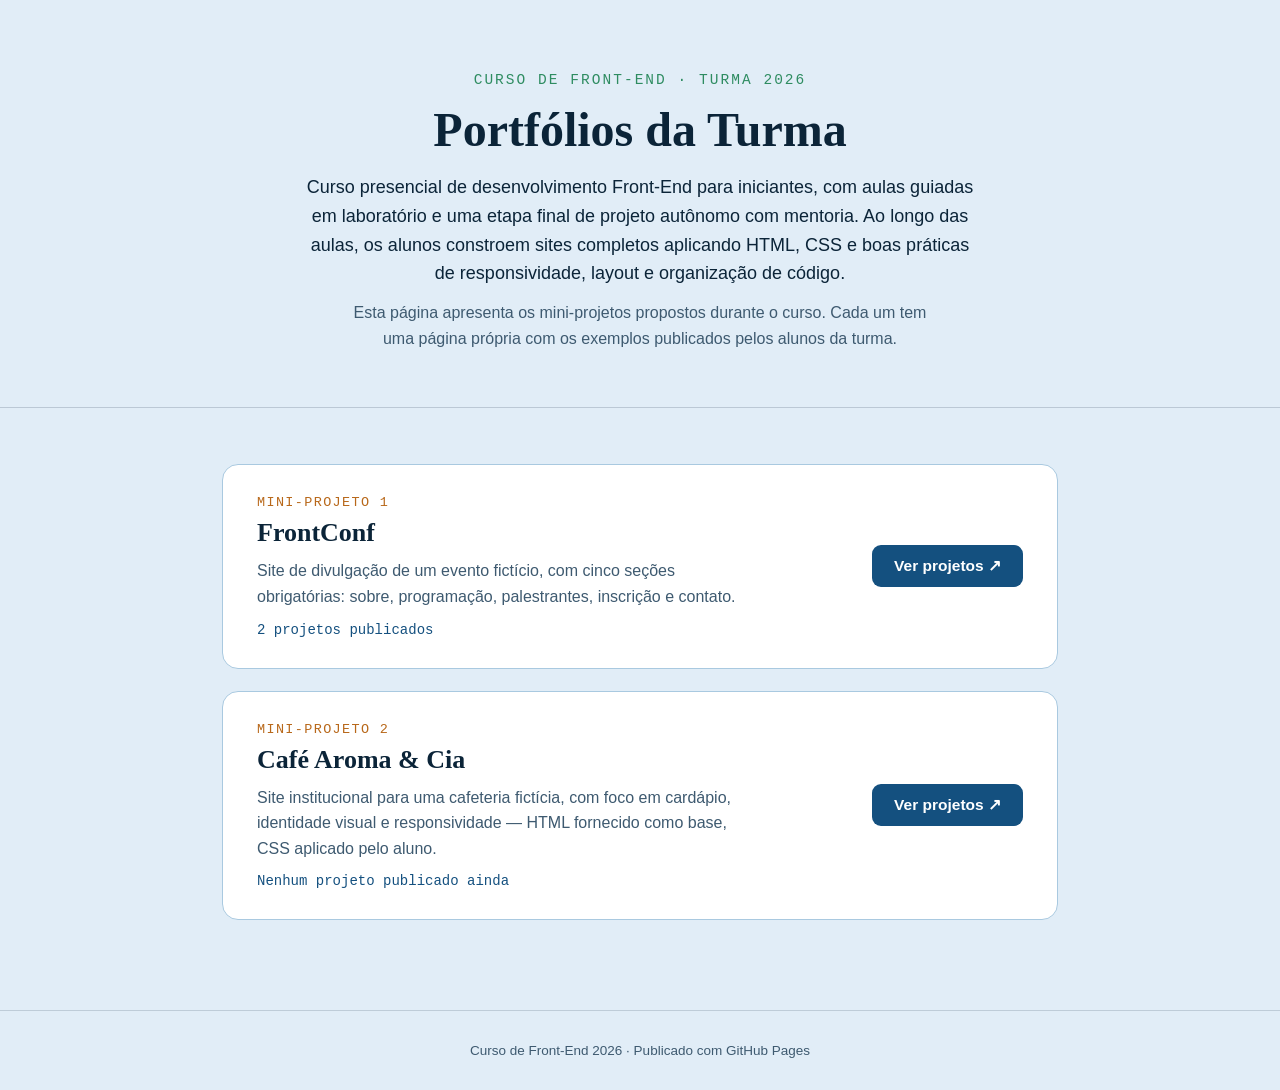
==== commit 70db6d4f: "Update index.html" ====
--- a/index.html
+++ b/index.html
@@ -9,7 +9,7 @@
 <body>
 
 <div class="hero">
-  <div class="kicker">Curso de Front-End · Turma 2026</div>
+  <div class="eyebrow">Curso de Front-End · Turma 2026</div>
   <h1>Portfólios da Turma</h1>
   <p class="desc">
     Curso presencial de desenvolvimento Front-End para iniciantes, com aulas guiadas em
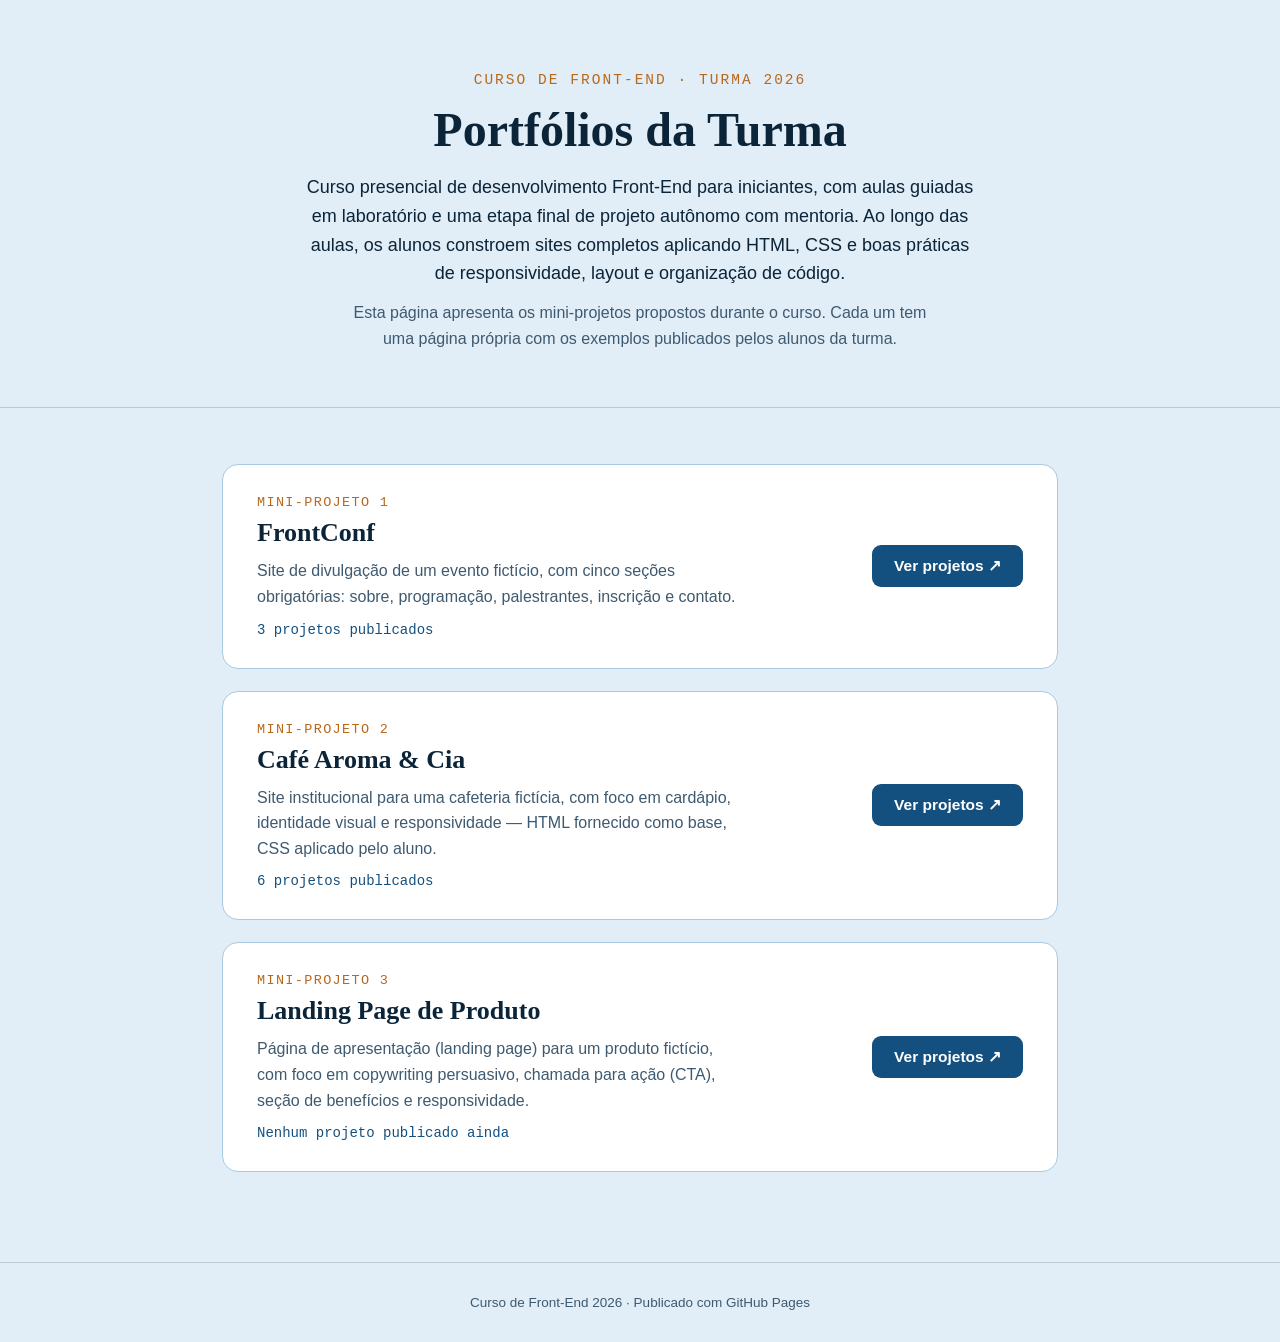
==== commit ba1adf07: "Add files via upload" ====
--- a/index.html
+++ b/index.html
@@ -44,13 +44,20 @@
       kicker: "Mini-Projeto 1",
       description: "Site de divulgação de um evento fictício, com cinco seções obrigatórias: sobre, programação, palestrantes, inscrição e contato.",
       page: "frontconf.html",
-      studentCount: 2
+      studentCount: 3
     },
     {
       title: "Café Aroma & Cia",
       kicker: "Mini-Projeto 2",
       description: "Site institucional para uma cafeteria fictícia, com foco em cardápio, identidade visual e responsividade — HTML fornecido como base, CSS aplicado pelo aluno.",
       page: "cafearoma.html",
+      studentCount: 6
+    },
+    {
+      title: "Landing Page de Produto",
+      kicker: "Mini-Projeto 3",
+      description: "Página de apresentação (landing page) para um produto fictício, com foco em copywriting persuasivo, chamada para ação (CTA), seção de benefícios e responsividade.",
+      page: "landingpage.html",
       studentCount: 0
     }
   ];
--- a/styles.css
+++ b/styles.css
@@ -71,7 +71,7 @@
   font-size:14.5px;
   letter-spacing:.14em;
   text-transform:uppercase;
-  color:var(--teal);
+  color:var(--yellow);
   margin-bottom:14px;
 }
 .hero h1{
@@ -227,7 +227,7 @@
 .info .name{
   font-family:'Cambria',Georgia,serif;
   font-size:18.5px;
-  margin:0 0 2px 0;
+  margin:0 0 14px 0;
 }
 .info .proj{
   color:var(--ink-soft);
